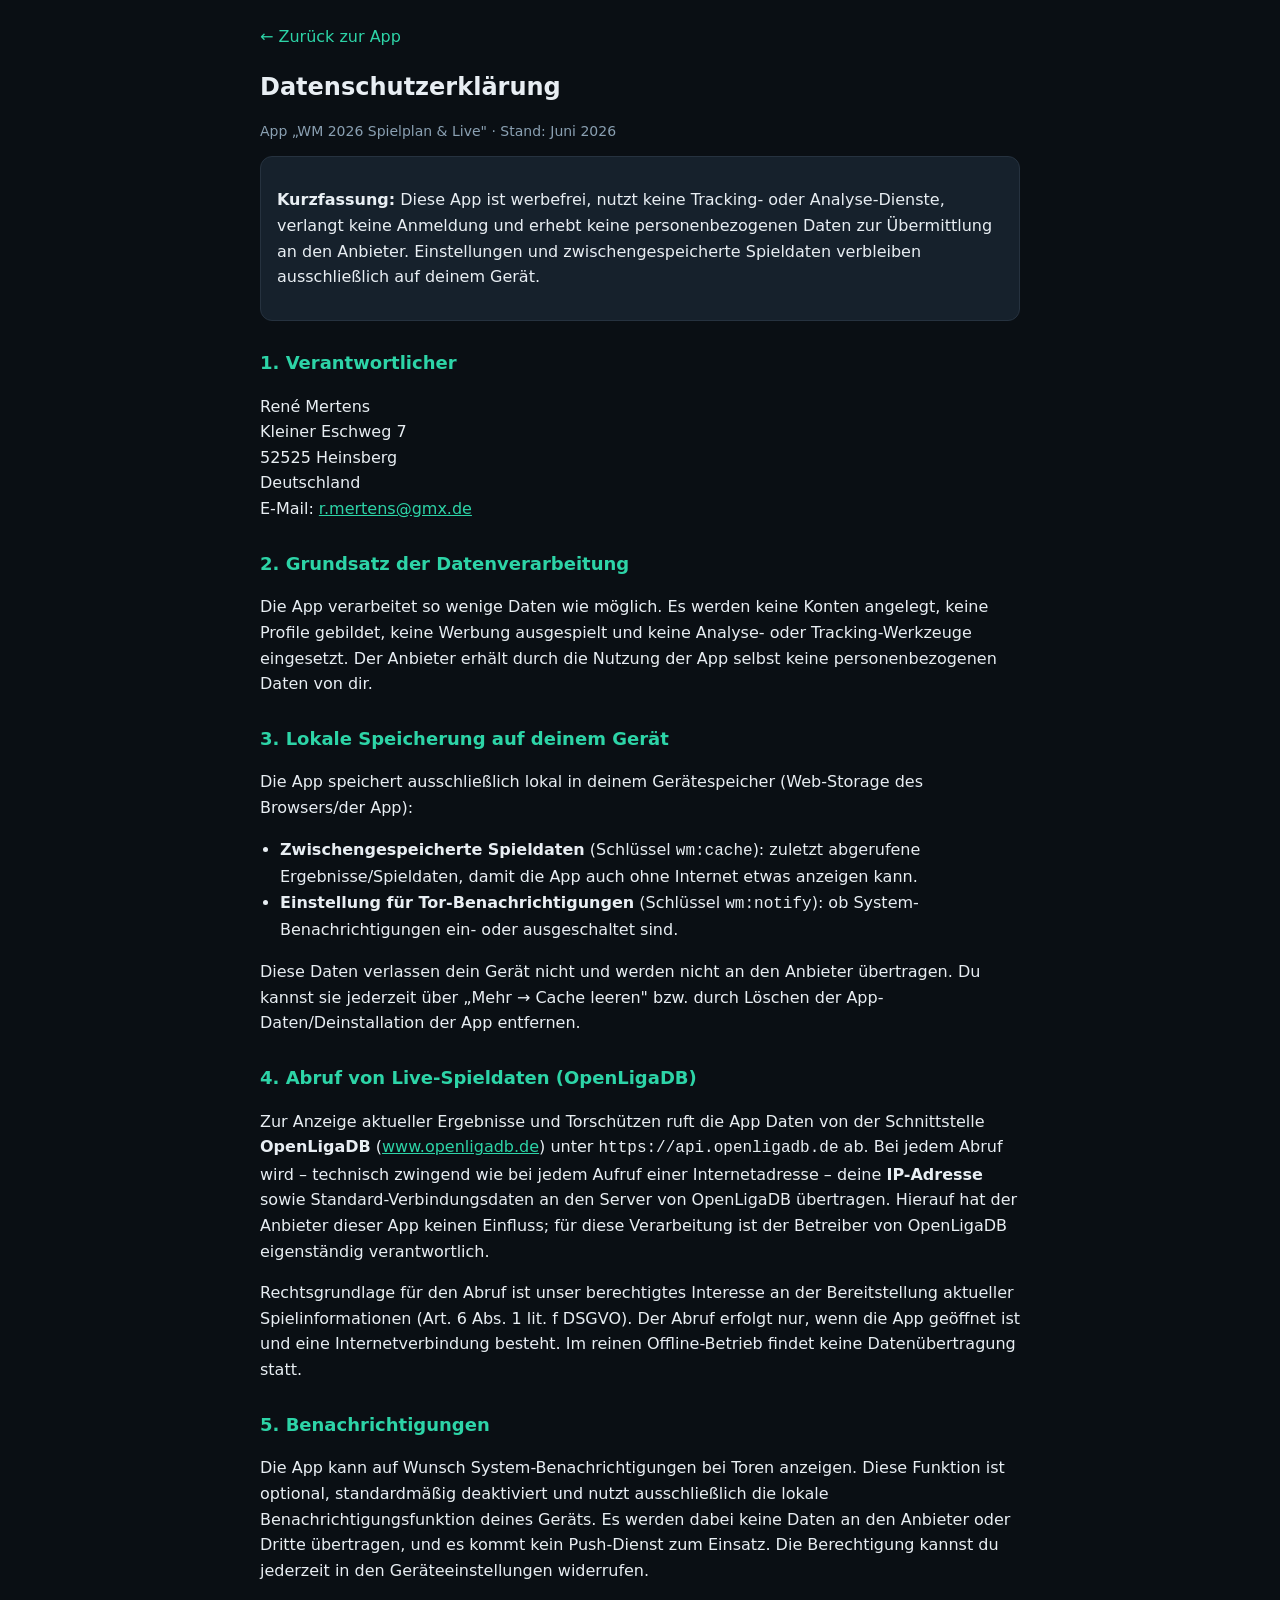
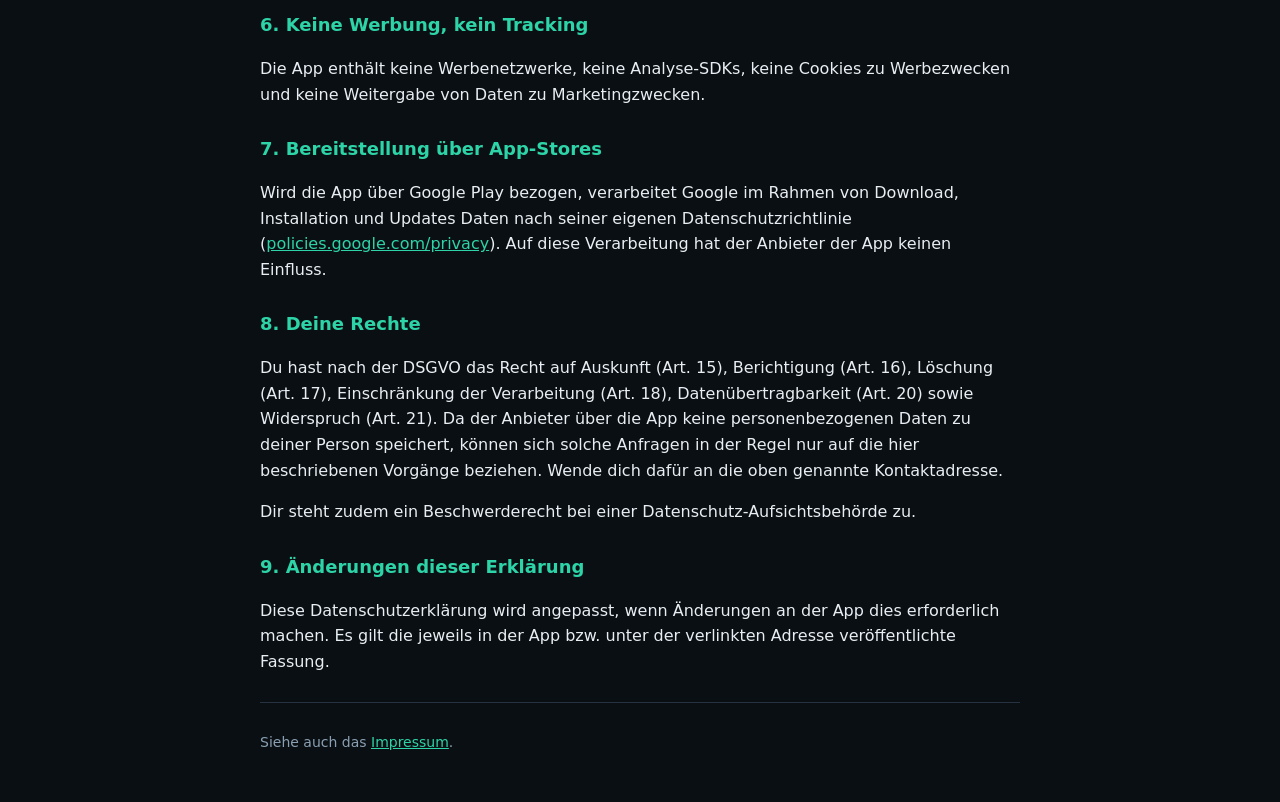
==== datenschutz.html @ 1195d72e "Initial commit: WM 2026 Spielplan & Live (PWA) Co-Authored-By: Claude Opus 4.8 <noreply@anthropic.co" ====
<!DOCTYPE html>
<html lang="de">
<head>
  <meta charset="utf-8">
  <meta name="viewport" content="width=device-width, initial-scale=1, viewport-fit=cover">
  <meta name="theme-color" content="#0b3d2e">
  <meta name="robots" content="index,follow">
  <title>Datenschutzerklärung – WM 2026 Spielplan &amp; Live</title>
  <style>
    :root{--bg:#0a0f14;--card:#16212c;--line:#26323f;--txt:#e8eef3;--muted:#8aa0b2;--accent:#2dd4a7}
    *{box-sizing:border-box}
    html,body{margin:0}
    body{background:var(--bg);color:var(--txt);
      font:16px/1.6 system-ui,-apple-system,"Segoe UI",Roboto,Arial,sans-serif;
      padding:24px 16px calc(env(safe-area-inset-bottom) + 40px)}
    main{max-width:760px;margin:0 auto}
    h1{font-size:24px;margin:0 0 4px}
    h2{font-size:18px;color:var(--accent);margin:28px 0 8px}
    p,li{color:var(--txt)}
    .muted{color:var(--muted);font-size:14px}
    a{color:var(--accent)}
    ul{padding-left:20px}
    .card{background:var(--card);border:1px solid var(--line);border-radius:12px;padding:14px 16px;margin:14px 0}
    .back{display:inline-block;margin-bottom:18px;color:var(--accent);text-decoration:none}
    hr{border:0;border-top:1px solid var(--line);margin:28px 0}
  </style>
</head>
<body>
  <main>
    <a class="back" href="index.html">← Zurück zur App</a>
    <h1>Datenschutzerklärung</h1>
    <p class="muted">App „WM 2026 Spielplan &amp; Live" · Stand: Juni 2026</p>

    <div class="card">
      <p><strong>Kurzfassung:</strong> Diese App ist werbefrei, nutzt keine Tracking- oder Analyse-Dienste,
      verlangt keine Anmeldung und erhebt keine personenbezogenen Daten zur Übermittlung an den Anbieter.
      Einstellungen und zwischengespeicherte Spieldaten verbleiben ausschließlich auf deinem Gerät.</p>
    </div>

    <h2>1. Verantwortlicher</h2>
    <p>
      René Mertens<br>
      Kleiner Eschweg 7<br>
      52525 Heinsberg<br>
      Deutschland<br>
      E-Mail: <a href="mailto:r.mertens@gmx.de">r.mertens@gmx.de</a>
    </p>

    <h2>2. Grundsatz der Datenverarbeitung</h2>
    <p>Die App verarbeitet so wenige Daten wie möglich. Es werden keine Konten angelegt, keine
    Profile gebildet, keine Werbung ausgespielt und keine Analyse- oder Tracking-Werkzeuge eingesetzt.
    Der Anbieter erhält durch die Nutzung der App selbst keine personenbezogenen Daten von dir.</p>

    <h2>3. Lokale Speicherung auf deinem Gerät</h2>
    <p>Die App speichert ausschließlich lokal in deinem Gerätespeicher (Web-Storage des
    Browsers/der App):</p>
    <ul>
      <li><strong>Zwischengespeicherte Spieldaten</strong> (Schlüssel <code>wm:cache</code>): zuletzt
      abgerufene Ergebnisse/Spieldaten, damit die App auch ohne Internet etwas anzeigen kann.</li>
      <li><strong>Einstellung für Tor-Benachrichtigungen</strong> (Schlüssel <code>wm:notify</code>):
      ob System-Benachrichtigungen ein- oder ausgeschaltet sind.</li>
    </ul>
    <p>Diese Daten verlassen dein Gerät nicht und werden nicht an den Anbieter übertragen. Du kannst sie
    jederzeit über „Mehr → Cache leeren" bzw. durch Löschen der App-Daten/Deinstallation der App entfernen.</p>

    <h2>4. Abruf von Live-Spieldaten (OpenLigaDB)</h2>
    <p>Zur Anzeige aktueller Ergebnisse und Torschützen ruft die App Daten von der Schnittstelle
    <strong>OpenLigaDB</strong> (<a href="https://www.openligadb.de" target="_blank" rel="noopener">www.openligadb.de</a>)
    unter <code>https://api.openligadb.de</code> ab. Bei jedem Abruf wird – technisch zwingend wie bei jedem
    Aufruf einer Internetadresse – deine <strong>IP-Adresse</strong> sowie Standard-Verbindungsdaten an den
    Server von OpenLigaDB übertragen. Hierauf hat der Anbieter dieser App keinen Einfluss; für diese
    Verarbeitung ist der Betreiber von OpenLigaDB eigenständig verantwortlich.</p>
    <p>Rechtsgrundlage für den Abruf ist unser berechtigtes Interesse an der Bereitstellung aktueller
    Spielinformationen (Art. 6 Abs. 1 lit. f DSGVO). Der Abruf erfolgt nur, wenn die App geöffnet ist und
    eine Internetverbindung besteht. Im reinen Offline-Betrieb findet keine Datenübertragung statt.</p>

    <h2>5. Benachrichtigungen</h2>
    <p>Die App kann auf Wunsch System-Benachrichtigungen bei Toren anzeigen. Diese Funktion ist optional,
    standardmäßig deaktiviert und nutzt ausschließlich die lokale Benachrichtigungsfunktion deines Geräts.
    Es werden dabei keine Daten an den Anbieter oder Dritte übertragen, und es kommt kein Push-Dienst zum
    Einsatz. Die Berechtigung kannst du jederzeit in den Geräteeinstellungen widerrufen.</p>

    <h2>6. Keine Werbung, kein Tracking</h2>
    <p>Die App enthält keine Werbenetzwerke, keine Analyse-SDKs, keine Cookies zu Werbezwecken und keine
    Weitergabe von Daten zu Marketingzwecken.</p>

    <h2>7. Bereitstellung über App-Stores</h2>
    <p>Wird die App über Google Play bezogen, verarbeitet Google im Rahmen von Download, Installation und
    Updates Daten nach seiner eigenen Datenschutzrichtlinie
    (<a href="https://policies.google.com/privacy" target="_blank" rel="noopener">policies.google.com/privacy</a>).
    Auf diese Verarbeitung hat der Anbieter der App keinen Einfluss.</p>

    <h2>8. Deine Rechte</h2>
    <p>Du hast nach der DSGVO das Recht auf Auskunft (Art. 15), Berichtigung (Art. 16), Löschung (Art. 17),
    Einschränkung der Verarbeitung (Art. 18), Datenübertragbarkeit (Art. 20) sowie Widerspruch (Art. 21).
    Da der Anbieter über die App keine personenbezogenen Daten zu deiner Person speichert, können sich
    solche Anfragen in der Regel nur auf die hier beschriebenen Vorgänge beziehen. Wende dich dafür an die
    oben genannte Kontaktadresse.</p>
    <p>Dir steht zudem ein Beschwerderecht bei einer Datenschutz-Aufsichtsbehörde zu.</p>

    <h2>9. Änderungen dieser Erklärung</h2>
    <p>Diese Datenschutzerklärung wird angepasst, wenn Änderungen an der App dies erforderlich machen.
    Es gilt die jeweils in der App bzw. unter der verlinkten Adresse veröffentlichte Fassung.</p>

    <hr>
    <p class="muted">Siehe auch das <a href="impressum.html">Impressum</a>.</p>
  </main>
</body>
</html>
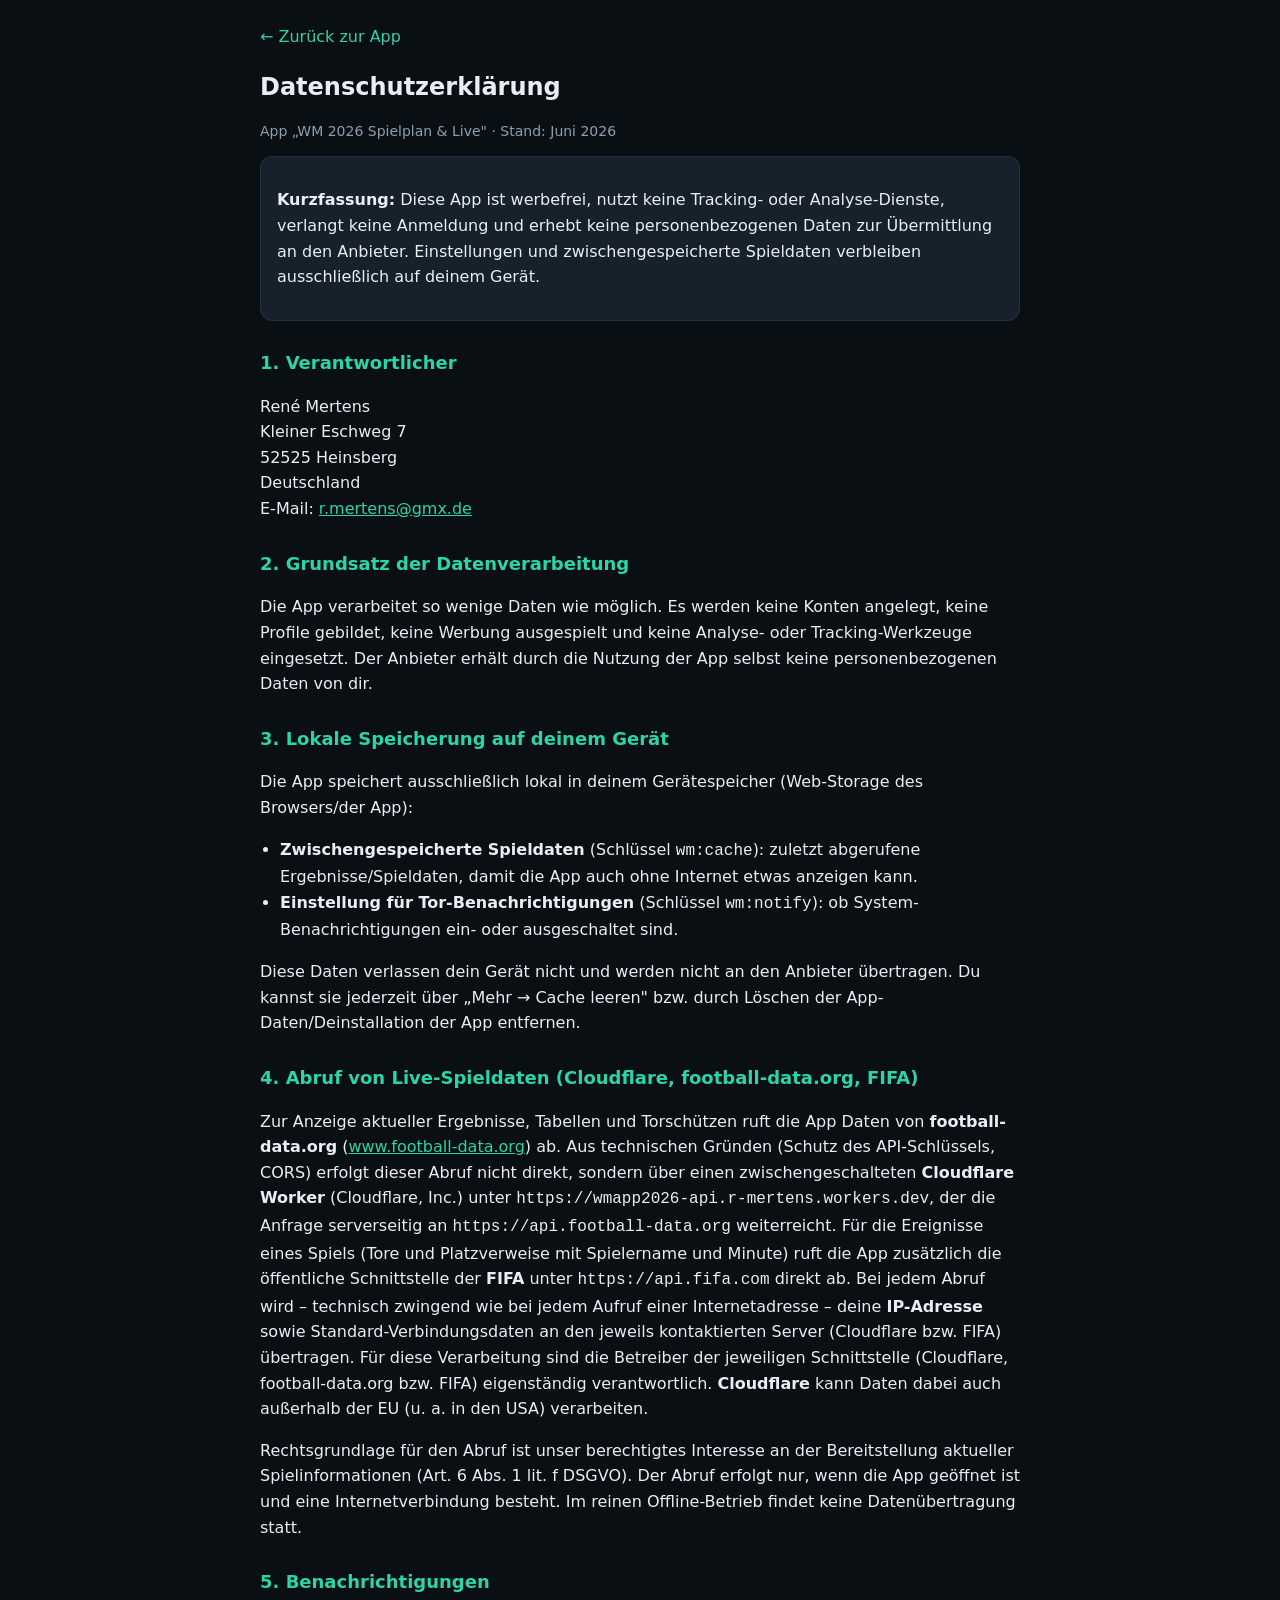
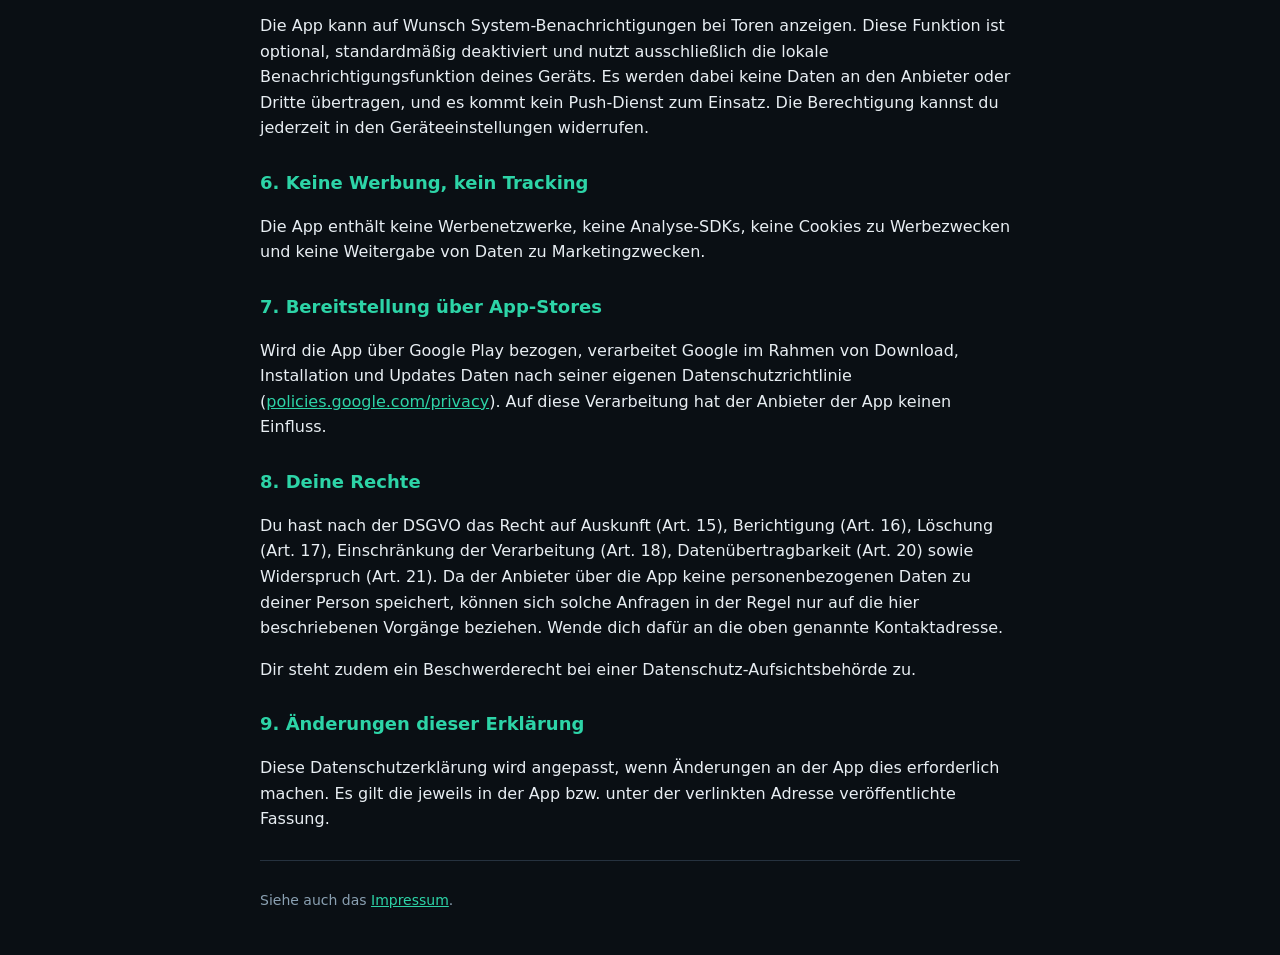
==== commit ef3103f7: "Variante A: Live-Daten über Cloudflare Worker (kein Token im Client) - football-data.org jetzt über " ====
--- a/datenschutz.html
+++ b/datenschutz.html
@@ -63,13 +63,20 @@
     <p>Diese Daten verlassen dein Gerät nicht und werden nicht an den Anbieter übertragen. Du kannst sie
     jederzeit über „Mehr → Cache leeren" bzw. durch Löschen der App-Daten/Deinstallation der App entfernen.</p>
 
-    <h2>4. Abruf von Live-Spieldaten (OpenLigaDB)</h2>
-    <p>Zur Anzeige aktueller Ergebnisse und Torschützen ruft die App Daten von der Schnittstelle
-    <strong>OpenLigaDB</strong> (<a href="https://www.openligadb.de" target="_blank" rel="noopener">www.openligadb.de</a>)
-    unter <code>https://api.openligadb.de</code> ab. Bei jedem Abruf wird – technisch zwingend wie bei jedem
-    Aufruf einer Internetadresse – deine <strong>IP-Adresse</strong> sowie Standard-Verbindungsdaten an den
-    Server von OpenLigaDB übertragen. Hierauf hat der Anbieter dieser App keinen Einfluss; für diese
-    Verarbeitung ist der Betreiber von OpenLigaDB eigenständig verantwortlich.</p>
+    <h2>4. Abruf von Live-Spieldaten (Cloudflare, football-data.org, FIFA)</h2>
+    <p>Zur Anzeige aktueller Ergebnisse, Tabellen und Torschützen ruft die App Daten von
+    <strong>football-data.org</strong> (<a href="https://www.football-data.org" target="_blank" rel="noopener">www.football-data.org</a>)
+    ab. Aus technischen Gründen (Schutz des API-Schlüssels, CORS) erfolgt dieser Abruf nicht direkt, sondern
+    über einen zwischengeschalteten <strong>Cloudflare Worker</strong> (Cloudflare, Inc.) unter
+    <code>https://wmapp2026-api.r-mertens.workers.dev</code>, der die Anfrage serverseitig an
+    <code>https://api.football-data.org</code> weiterreicht. Für die Ereignisse eines Spiels (Tore und
+    Platzverweise mit Spielername und Minute) ruft die App zusätzlich die öffentliche Schnittstelle der
+    <strong>FIFA</strong> unter <code>https://api.fifa.com</code> direkt ab. Bei jedem Abruf wird – technisch
+    zwingend wie bei jedem Aufruf einer Internetadresse – deine <strong>IP-Adresse</strong> sowie
+    Standard-Verbindungsdaten an den jeweils kontaktierten Server (Cloudflare bzw. FIFA) übertragen.
+    Für diese Verarbeitung sind die Betreiber der jeweiligen Schnittstelle (Cloudflare, football-data.org
+    bzw. FIFA) eigenständig verantwortlich. <strong>Cloudflare</strong> kann Daten dabei auch außerhalb der
+    EU (u. a. in den USA) verarbeiten.</p>
     <p>Rechtsgrundlage für den Abruf ist unser berechtigtes Interesse an der Bereitstellung aktueller
     Spielinformationen (Art. 6 Abs. 1 lit. f DSGVO). Der Abruf erfolgt nur, wenn die App geöffnet ist und
     eine Internetverbindung besteht. Im reinen Offline-Betrieb findet keine Datenübertragung statt.</p>
